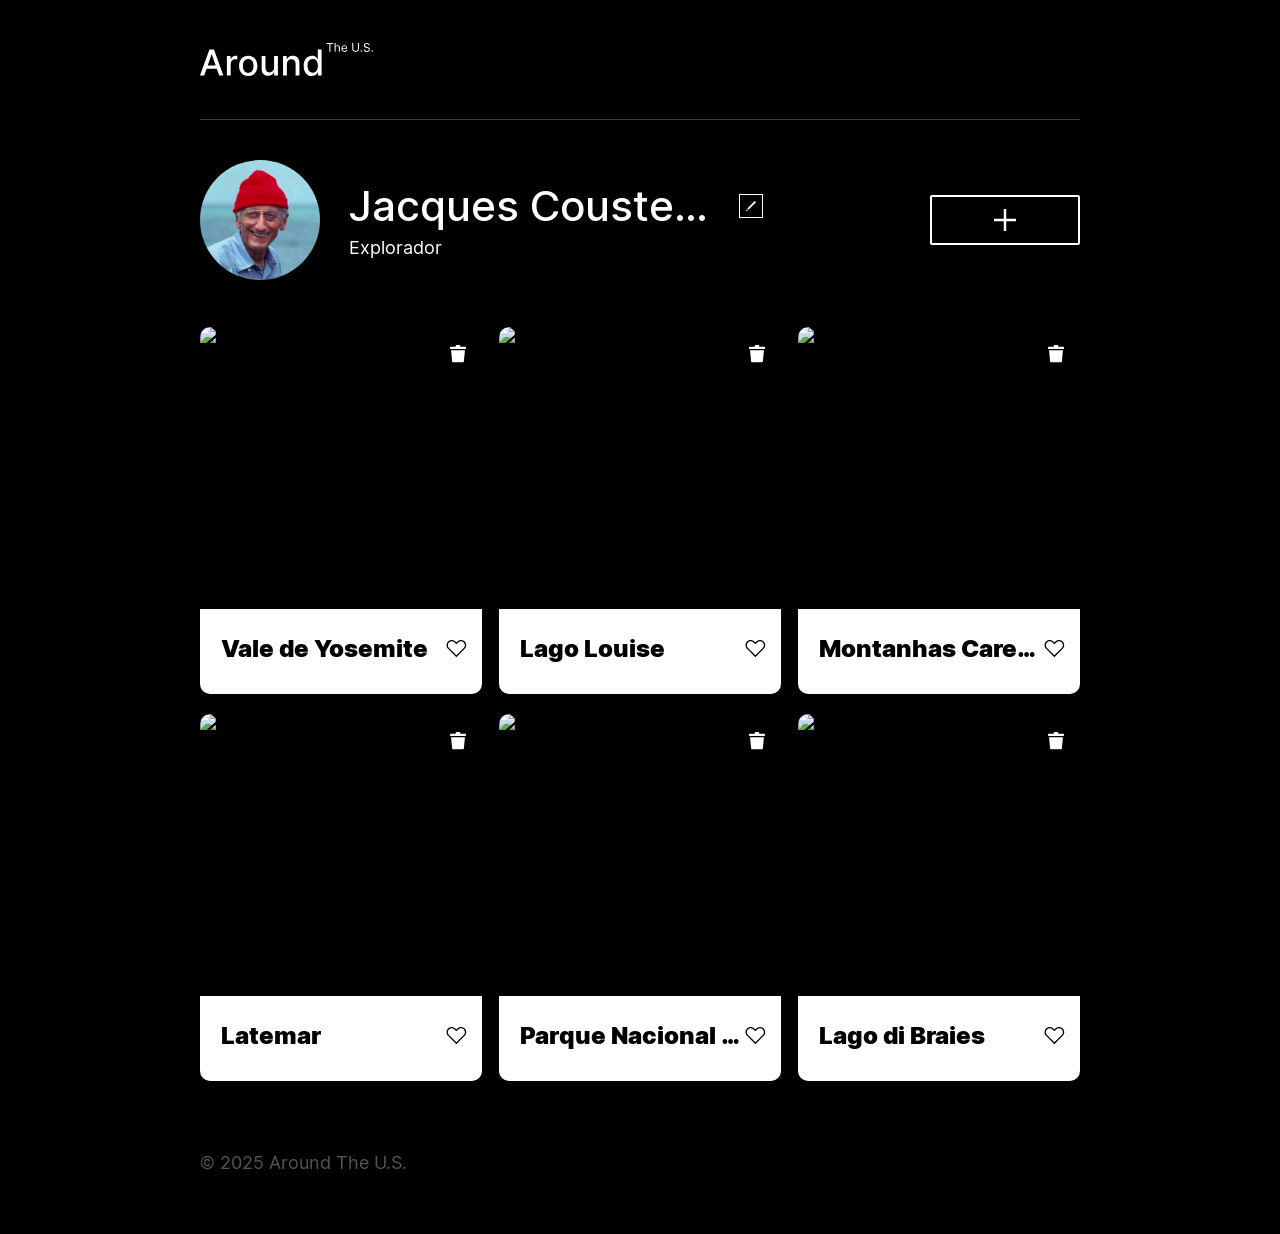
==== index.html @ 0fee1ccf "Initial commit" ====
<!DOCTYPE html>
<html lang="pt">
  <head>
    <meta charset="UTF-8" />
    <meta content="width=device-width, initial-scale=1.0" name="viewport" />
    <meta content="ie=edge" http-equiv="X-UA-Compatible" />
    <title>Around The U.S.</title>
    <link href="./pages/index.css" rel="stylesheet" />
  </head>
  <body class="page">
    <div class="page__content">
      <header class="header page__section">
        <img
          alt="Logotipo Around The U.S."
          class="logo header__logo"
          src="./images/logo.svg"
        />
      </header>
      <main class="content">
        <section class="profile page__section">
          <img class="profile__image" src="./images/avatar.jpg" alt="Avatar" />
          <div class="profile__info">
            <h1 class="profile__title">Jacques Cousteau</h1>
            <button
              aria-label="Editar perfil"
              class="profile__edit-button"
              type="button"
            ></button>
            <p class="profile__description">Explorador</p>
          </div>
          <button
            aria-label="Adicionar cartão"
            class="profile__add-button"
            type="button"
          ></button>
        </section>
        <section class="cards page__section">
          <ul class="cards__list">
            <li class="card">
              <img
                class="card__image"
                src="https://practicum-content.s3.us-west-1.amazonaws.com/web-code/moved_yosemite.jpg"
                alt="Vale de Yosemite"
              />
              <button
                aria-label="Excluir cartão"
                class="card__delete-button"
                type="button"
              ></button>
              <div class="card__description">
                <h2 class="card__title">Vale de Yosemite</h2>
                <button
                  aria-label="Botão de curtir"
                  class="card__like-button"
                  type="button"
                ></button>
              </div>
            </li>
            <li class="card">
              <img
                class="card__image"
                src="https://practicum-content.s3.us-west-1.amazonaws.com/web-code/moved_lake-louise.jpg"
                alt="Lago Louise"
              />
              <button
                aria-label="Excluir cartão"
                class="card__delete-button"
                type="button"
              ></button>
              <div class="card__description">
                <h2 class="card__title">Lago Louise</h2>
                <button
                  aria-label="Botão de curtir"
                  class="card__like-button"
                  type="button"
                ></button>
              </div>
            </li>
            <li class="card">
              <img
                class="card__image"
                src="https://practicum-content.s3.us-west-1.amazonaws.com/web-code/moved_bald-mountains.jpg"
                alt="Montanhas Carecas"
              />
              <button
                aria-label="Excluir cartão"
                class="card__delete-button"
                type="button"
              ></button>
              <div class="card__description">
                <h2 class="card__title">Montanhas Carecas</h2>
                <button
                  aria-label="Botão de curtir"
                  class="card__like-button"
                  type="button"
                ></button>
              </div>
            </li>
            <li class="card">
              <img
                class="card__image"
                src="https://practicum-content.s3.us-west-1.amazonaws.com/web-code/moved_latemar.jpg"
                alt="Latemar"
              />
              <button
                aria-label="Excluir cartão"
                class="card__delete-button"
                type="button"
              ></button>
              <div class="card__description">
                <h2 class="card__title">Latemar</h2>
                <button
                  aria-label="Botão de curtir"
                  class="card__like-button"
                  type="button"
                ></button>
              </div>
            </li>
            <li class="card">
              <img
                class="card__image"
                src="https://practicum-content.s3.us-west-1.amazonaws.com/web-code/moved_vanoise.jpg"
                alt="Parque Nacional da Vanoise"
              />
              <button
                aria-label="Excluir cartão"
                class="card__delete-button"
                type="button"
              ></button>
              <div class="card__description">
                <h2 class="card__title">Parque Nacional da Vanoise</h2>
                <button
                  aria-label="Botão de curtir"
                  class="card__like-button"
                  type="button"
                ></button>
              </div>
            </li>
            <li class="card">
              <img
                class="card__image"
                src="https://practicum-content.s3.us-west-1.amazonaws.com/web-code/moved_lago.jpg"
                alt="Lago di Braies"
              />
              <button
                aria-label="Excluir cartão"
                class="card__delete-button"
                type="button"
              ></button>
              <div class="card__description">
                <h2 class="card__title">Lago di Braies</h2>
                <button
                  aria-label="Botão de curtir"
                  class="card__like-button"
                  type="button"
                ></button>
              </div>
            </li>
          </ul>
        </section>
      </main>
      <footer class="footer page__section">
        <p class="footer__copyright">© 2025 Around The U.S.</p>
      </footer>
      <div class="popup" id="edit-popup">
        <div class="popup__content">
          <button
            aria-label="Fechar pop-up"
            class="popup__close"
            type="button"
          ></button>
          <h3 class="popup__title">Editar perfil</h3>
          <form class="popup__form" id="edit-profile-form">
            <input
              class="popup__input popup__input_type_name"
              name="name"
              placeholder="Nome"
              type="text"
            />
            <input
              class="popup__input popup__input_type_description"
              name="description"
              placeholder="Sobre mim"
              type="text"
            />
            <button class="button popup__button" type="submit">Salvar</button>
          </form>
        </div>
      </div>
      <div class="popup" id="new-card-popup">
        <div class="popup__content">
          <button
            aria-label="Fechar pop-up"
            class="popup__close"
            type="button"
          ></button>
          <h3 class="popup__title">Novo local</h3>
          <form class="popup__form" id="new-card-form">
            <input
              class="popup__input popup__input_type_card-name"
              name="place-name"
              placeholder="Título"
              required
              type="text"
            />
            <input
              class="popup__input popup__input_type_url"
              name="link"
              placeholder="Link de Imagem"
              required
              type="url"
            />
            <button class="button popup__button" type="submit">Criar</button>
          </form>
        </div>
      </div>
      <div class="popup" id="image-popup">
        <div class="popup__content popup__content_content_image">
          <button
            aria-label="Fechar pop-up"
            class="popup__close"
            type="button"
          ></button>
          <img alt="" class="popup__image" src="#" />
          <p class="popup__caption"></p>
        </div>
      </div>
    </div>
  </body>
</html>
---- pages/index.css ----
@import url("../vendor/normalize.css");
@import url("../vendor/fonts.css");

@import url("../blocks/page.css");
@import url("../blocks/header.css");
@import url("../blocks/content.css");
@import url("../blocks/footer.css");
@import url("../blocks/profile.css");
@import url("../blocks/cards.css");
@import url("../blocks/card.css");
@import url("../blocks/popup.css");
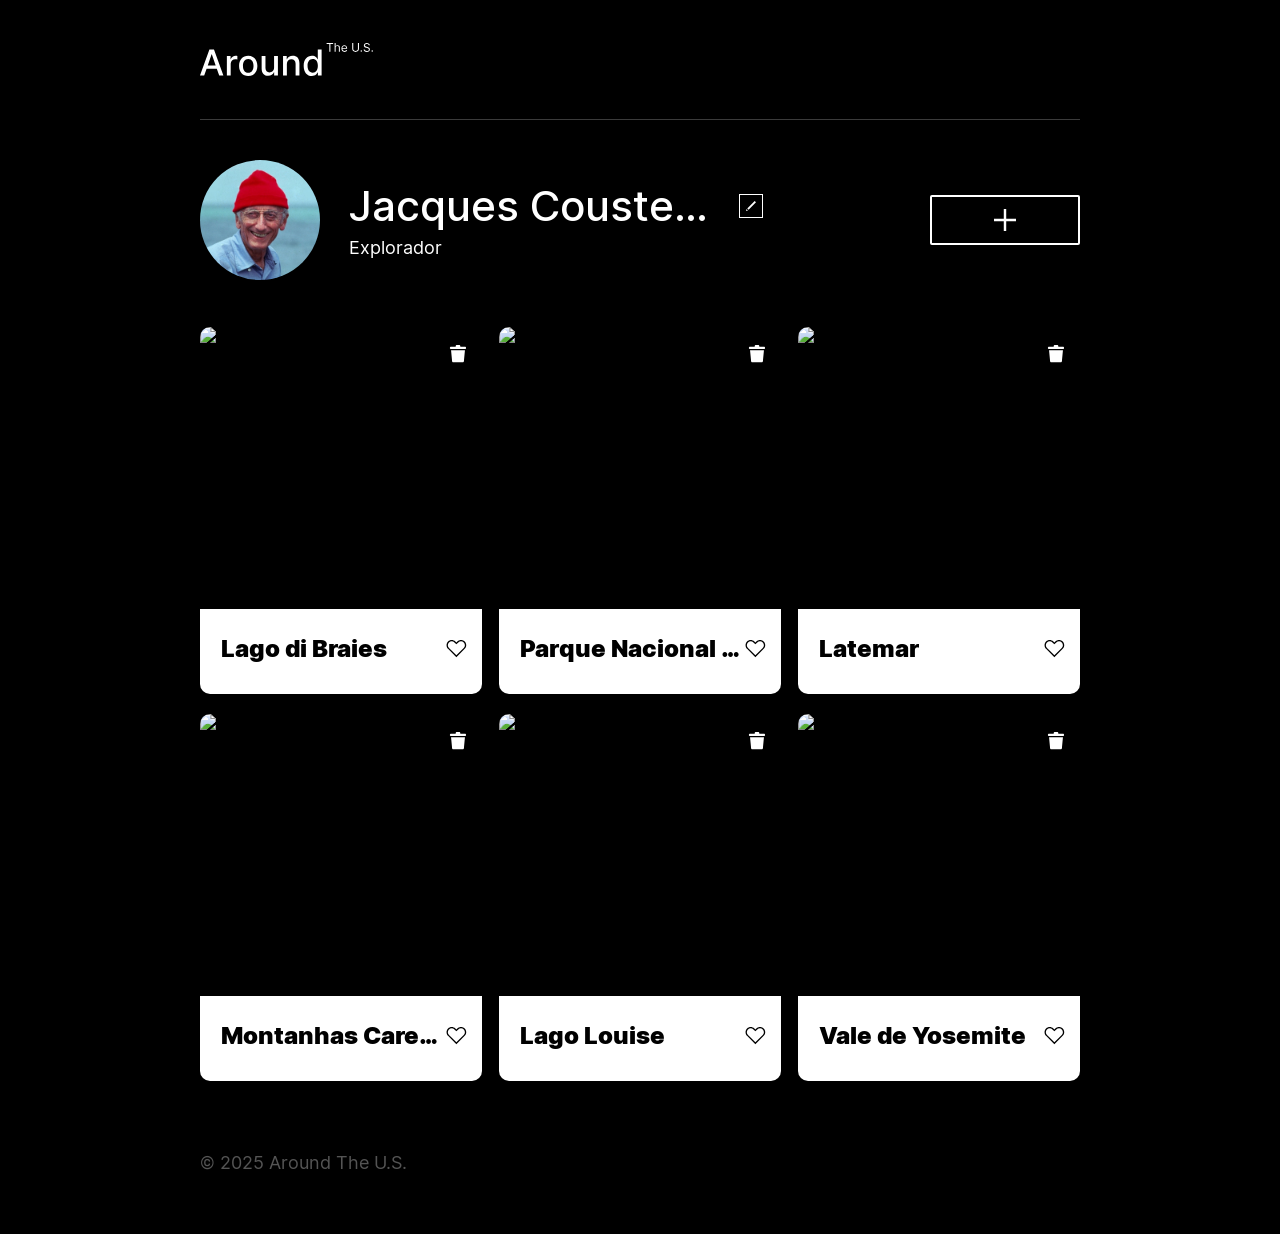
==== commit 1fa1b3d5: "feat: create functions add card, like and delete" ====
--- a/index.html
+++ b/index.html
@@ -1,230 +1,140 @@
-<!DOCTYPE html>
+<!doctype html>
 <html lang="pt">
-  <head>
-    <meta charset="UTF-8" />
-    <meta content="width=device-width, initial-scale=1.0" name="viewport" />
-    <meta content="ie=edge" http-equiv="X-UA-Compatible" />
-    <title>Around The U.S.</title>
-    <link href="./pages/index.css" rel="stylesheet" />
-  </head>
-  <body class="page">
-    <div class="page__content">
-      <header class="header page__section">
-        <img
-          alt="Logotipo Around The U.S."
-          class="logo header__logo"
-          src="./images/logo.svg"
-        />
-      </header>
-      <main class="content">
-        <section class="profile page__section">
-          <img class="profile__image" src="./images/avatar.jpg" alt="Avatar" />
-          <div class="profile__info">
-            <h1 class="profile__title">Jacques Cousteau</h1>
-            <button
-              aria-label="Editar perfil"
-              class="profile__edit-button"
-              type="button"
-            ></button>
-            <p class="profile__description">Explorador</p>
-          </div>
-          <button
-            aria-label="Adicionar cartão"
-            class="profile__add-button"
-            type="button"
-          ></button>
-        </section>
-        <section class="cards page__section">
-          <ul class="cards__list">
-            <li class="card">
-              <img
-                class="card__image"
+
+<head>
+  <meta charset="UTF-8" />
+  <meta content="width=device-width, initial-scale=1.0" name="viewport" />
+  <meta content="ie=edge" http-equiv="X-UA-Compatible" />
+  <title>Around The U.S.</title>
+  <link href="./pages/index.css" rel="stylesheet" />
+</head>
+
+<body class="page">
+  <div class="page__content">
+    <header class="header page__section">
+      <img alt="Logotipo Around The U.S." class="logo header__logo" src="./images/logo.svg" />
+    </header>
+    <main class="content">
+      <section class="profile page__section">
+        <img class="profile__image" src="./images/avatar.jpg" alt="Avatar" />
+        <div class="profile__info">
+          <h1 class="profile__title">Jacques Cousteau</h1>
+          <button aria-label="Editar perfil" class="profile__edit-button" type="button"></button>
+          <p class="profile__description">Explorador</p>
+        </div>
+        <button aria-label="Adicionar cartão" class="profile__add-button" type="button"></button>
+      </section>
+      <section class="cards page__section">
+        <ul class="cards__list">
+          <!-- <li class="card">
+              <img class="card__image"
                 src="https://practicum-content.s3.us-west-1.amazonaws.com/web-code/moved_yosemite.jpg"
-                alt="Vale de Yosemite"
-              />
-              <button
-                aria-label="Excluir cartão"
-                class="card__delete-button"
-                type="button"
-              ></button>
+                alt="Vale de Yosemite" />
+              <button aria-label="Excluir cartão" class="card__delete-button" type="button"></button>
               <div class="card__description">
                 <h2 class="card__title">Vale de Yosemite</h2>
-                <button
-                  aria-label="Botão de curtir"
-                  class="card__like-button"
-                  type="button"
-                ></button>
+                <button aria-label="Botão de curtir" class="card__like-button" type="button"></button>
               </div>
             </li>
             <li class="card">
-              <img
-                class="card__image"
+              <img class="card__image"
                 src="https://practicum-content.s3.us-west-1.amazonaws.com/web-code/moved_lake-louise.jpg"
-                alt="Lago Louise"
-              />
-              <button
-                aria-label="Excluir cartão"
-                class="card__delete-button"
-                type="button"
-              ></button>
+                alt="Lago Louise" />
+              <button aria-label="Excluir cartão" class="card__delete-button" type="button"></button>
               <div class="card__description">
                 <h2 class="card__title">Lago Louise</h2>
-                <button
-                  aria-label="Botão de curtir"
-                  class="card__like-button"
-                  type="button"
-                ></button>
+                <button aria-label="Botão de curtir" class="card__like-button" type="button"></button>
               </div>
             </li>
             <li class="card">
-              <img
-                class="card__image"
+              <img class="card__image"
                 src="https://practicum-content.s3.us-west-1.amazonaws.com/web-code/moved_bald-mountains.jpg"
-                alt="Montanhas Carecas"
-              />
-              <button
-                aria-label="Excluir cartão"
-                class="card__delete-button"
-                type="button"
-              ></button>
+                alt="Montanhas Carecas" />
+              <button aria-label="Excluir cartão" class="card__delete-button" type="button"></button>
               <div class="card__description">
                 <h2 class="card__title">Montanhas Carecas</h2>
-                <button
-                  aria-label="Botão de curtir"
-                  class="card__like-button"
-                  type="button"
-                ></button>
+                <button aria-label="Botão de curtir" class="card__like-button" type="button"></button>
               </div>
             </li>
             <li class="card">
-              <img
-                class="card__image"
-                src="https://practicum-content.s3.us-west-1.amazonaws.com/web-code/moved_latemar.jpg"
-                alt="Latemar"
-              />
-              <button
-                aria-label="Excluir cartão"
-                class="card__delete-button"
-                type="button"
-              ></button>
+              <img class="card__image"
+                src="https://practicum-content.s3.us-west-1.amazonaws.com/web-code/moved_latemar.jpg" alt="Latemar" />
+              <button aria-label="Excluir cartão" class="card__delete-button" type="button"></button>
               <div class="card__description">
                 <h2 class="card__title">Latemar</h2>
-                <button
-                  aria-label="Botão de curtir"
-                  class="card__like-button"
-                  type="button"
-                ></button>
+                <button aria-label="Botão de curtir" class="card__like-button" type="button"></button>
               </div>
             </li>
             <li class="card">
-              <img
-                class="card__image"
+              <img class="card__image"
                 src="https://practicum-content.s3.us-west-1.amazonaws.com/web-code/moved_vanoise.jpg"
-                alt="Parque Nacional da Vanoise"
-              />
-              <button
-                aria-label="Excluir cartão"
-                class="card__delete-button"
-                type="button"
-              ></button>
+                alt="Parque Nacional da Vanoise" />
+              <button aria-label="Excluir cartão" class="card__delete-button" type="button"></button>
               <div class="card__description">
                 <h2 class="card__title">Parque Nacional da Vanoise</h2>
-                <button
-                  aria-label="Botão de curtir"
-                  class="card__like-button"
-                  type="button"
-                ></button>
+                <button aria-label="Botão de curtir" class="card__like-button" type="button"></button>
               </div>
             </li>
-            <li class="card">
-              <img
-                class="card__image"
-                src="https://practicum-content.s3.us-west-1.amazonaws.com/web-code/moved_lago.jpg"
-                alt="Lago di Braies"
-              />
-              <button
-                aria-label="Excluir cartão"
-                class="card__delete-button"
-                type="button"
-              ></button>
-              <div class="card__description">
-                <h2 class="card__title">Lago di Braies</h2>
-                <button
-                  aria-label="Botão de curtir"
-                  class="card__like-button"
-                  type="button"
-                ></button>
-              </div>
-            </li>
-          </ul>
-        </section>
-      </main>
-      <footer class="footer page__section">
-        <p class="footer__copyright">© 2025 Around The U.S.</p>
-      </footer>
-      <div class="popup" id="edit-popup">
-        <div class="popup__content">
-          <button
-            aria-label="Fechar pop-up"
-            class="popup__close"
-            type="button"
-          ></button>
-          <h3 class="popup__title">Editar perfil</h3>
-          <form class="popup__form" id="edit-profile-form">
-            <input
-              class="popup__input popup__input_type_name"
-              name="name"
-              placeholder="Nome"
-              type="text"
-            />
-            <input
-              class="popup__input popup__input_type_description"
-              name="description"
-              placeholder="Sobre mim"
-              type="text"
-            />
-            <button class="button popup__button" type="submit">Salvar</button>
-          </form>
-        </div>
-      </div>
-      <div class="popup" id="new-card-popup">
-        <div class="popup__content">
-          <button
-            aria-label="Fechar pop-up"
-            class="popup__close"
-            type="button"
-          ></button>
-          <h3 class="popup__title">Novo local</h3>
-          <form class="popup__form" id="new-card-form">
-            <input
-              class="popup__input popup__input_type_card-name"
-              name="place-name"
-              placeholder="Título"
-              required
-              type="text"
-            />
-            <input
-              class="popup__input popup__input_type_url"
-              name="link"
-              placeholder="Link de Imagem"
-              required
-              type="url"
-            />
-            <button class="button popup__button" type="submit">Criar</button>
-          </form>
-        </div>
-      </div>
-      <div class="popup" id="image-popup">
-        <div class="popup__content popup__content_content_image">
-          <button
-            aria-label="Fechar pop-up"
-            class="popup__close"
-            type="button"
-          ></button>
-          <img alt="" class="popup__image" src="#" />
-          <p class="popup__caption"></p>
-        </div>
+          <li class="card">
+            <img class="card__image" src="https://practicum-content.s3.us-west-1.amazonaws.com/web-code/moved_lago.jpg"
+              alt="Lago di Braies" />
+            <button aria-label="Excluir cartão" class="card__delete-button" type="button"></button>
+            <div class="card__description">
+              <h2 class="card__title">Lago di Braies</h2>
+              <button aria-label="Botão de curtir" class="card__like-button" type="button"></button>
+            </div>
+          </li> -->
+        </ul>
+      </section>
+    </main>
+    <footer class="footer page__section">
+      <p class="footer__copyright">© 2025 Around The U.S.</p>
+    </footer>
+    <div class="popup" id="edit-popup">
+      <div class="popup__content">
+        <button aria-label="Fechar pop-up" class="popup__close" type="button"></button>
+        <h3 class="popup__title">Editar perfil</h3>
+        <form class="popup__form" id="edit-profile-form">
+          <input class="popup__input popup__input_type_name" name="name" placeholder="Nome" type="text" />
+          <input class="popup__input popup__input_type_description" name="description" placeholder="Sobre mim"
+            type="text" />
+          <button class="button popup__button" type="submit">Salvar</button>
+        </form>
       </div>
     </div>
-  </body>
-</html>
+    <div class="popup" id="new-card-popup">
+      <div class="popup__content">
+        <button aria-label="Fechar pop-up" class="popup__close" id="close-card" type="button"></button>
+        <h3 class="popup__title">Novo local</h3>
+        <form class="popup__form" id="new-card-form">
+          <input class="popup__input popup__input_type_card-name" name="place-name" placeholder="Título" required
+            type="text" />
+          <input class="popup__input popup__input_type_url" name="link" placeholder="Link de Imagem" required
+            type="url" />
+          <button class="button popup__button" type="submit">Criar</button>
+        </form>
+      </div>
+    </div>
+    <div class="popup" id="image-popup">
+      <div class="popup__content popup__content_content_image">
+        <button aria-label="Fechar pop-up" class="popup__close" type="button"></button>
+        <img alt="" class="popup__image" src="#" />
+        <p class="popup__caption"></p>
+      </div>
+    </div>
+  </div>
+  <template id="card-template">
+    <li class="card">
+      <img class="card__image" src="https://practicum-content.s3.us-west-1.amazonaws.com/web-code/moved_lago.jpg"
+        alt="Lago di Braies" />
+      <button aria-label="Excluir cartão" class="card__delete-button" type="button"></button>
+      <div class="card__description">
+        <h2 class="card__title">Lago di Braies</h2>
+        <button aria-label="Botão de curtir" class="card__like-button" type="button"></button>
+      </div>
+    </li>
+  </template>
+  <script src="scripts/index.js"></script>
+</body>
+
+</html>
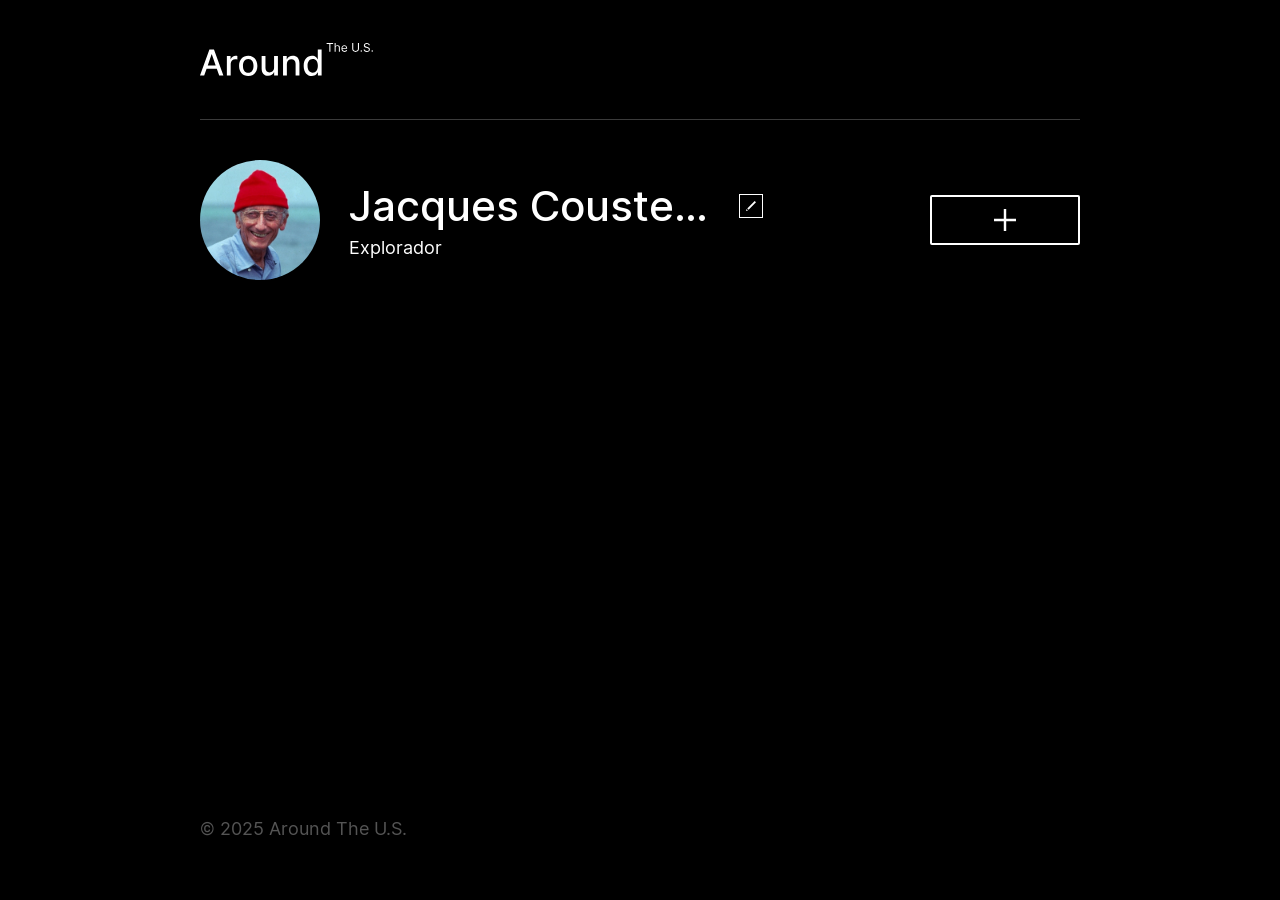
==== commit d5ec5cda: "feat: create FormValidator.js and utils.js in scripts.js" ====
--- a/index.html
+++ b/index.html
@@ -1,140 +1,149 @@
 <!doctype html>
 <html lang="pt">
+  <head>
+    <meta charset="UTF-8" />
+    <meta content="width=device-width, initial-scale=1.0" name="viewport" />
+    <meta content="ie=edge" http-equiv="X-UA-Compatible" />
+    <title>Around The U.S.</title>
+    <link href="./pages/index.css" rel="stylesheet" />
+  </head>
 
-<head>
-  <meta charset="UTF-8" />
-  <meta content="width=device-width, initial-scale=1.0" name="viewport" />
-  <meta content="ie=edge" http-equiv="X-UA-Compatible" />
-  <title>Around The U.S.</title>
-  <link href="./pages/index.css" rel="stylesheet" />
-</head>
-
-<body class="page">
-  <div class="page__content">
-    <header class="header page__section">
-      <img alt="Logotipo Around The U.S." class="logo header__logo" src="./images/logo.svg" />
-    </header>
-    <main class="content">
-      <section class="profile page__section">
-        <img class="profile__image" src="./images/avatar.jpg" alt="Avatar" />
-        <div class="profile__info">
-          <h1 class="profile__title">Jacques Cousteau</h1>
-          <button aria-label="Editar perfil" class="profile__edit-button" type="button"></button>
-          <p class="profile__description">Explorador</p>
+  <body class="page">
+    <div class="page__content">
+      <header class="header page__section">
+        <img
+          alt="Logotipo Around The U.S."
+          class="logo header__logo"
+          src="./images/logo.svg"
+        />
+      </header>
+      <main class="content">
+        <section class="profile page__section">
+          <img class="profile__image" src="./images/avatar.jpg" alt="Avatar" />
+          <div class="profile__info">
+            <h1 class="profile__title">Jacques Cousteau</h1>
+            <button
+              aria-label="Editar perfil"
+              class="profile__edit-button"
+              type="button"
+            ></button>
+            <p class="profile__description">Explorador</p>
+          </div>
+          <button
+            aria-label="Adicionar cartão"
+            class="profile__add-button"
+            type="button"
+          ></button>
+        </section>
+        <section class="cards page__section">
+          <ul class="cards__list"></ul>
+        </section>
+      </main>
+      <footer class="footer page__section">
+        <p class="footer__copyright">© 2025 Around The U.S.</p>
+      </footer>
+      <div class="popup" id="edit-popup">
+        <div class="popup__content">
+          <button
+            aria-label="Fechar pop-up"
+            class="popup__close"
+            type="button"
+          ></button>
+          <h3 class="popup__title">Editar perfil</h3>
+          <form class="popup__form" id="edit-profile-form">
+            <input
+              class="popup__input popup__input_type_name"
+              name="name"
+              placeholder="Nome"
+              type="text"
+              required
+              minlength="2"
+              maxlength="40"
+              id="name"
+            />
+            <span class="name-input-error popup__input-error"></span>
+            <input
+              class="popup__input popup__input_type_description"
+              name="description"
+              placeholder="Sobre mim"
+              type="text"
+              required
+              minlength="2"
+              maxlength="200"
+              id="description"
+            />
+            <span class="description-input-error popup__input-error"></span>
+            <button class="button popup__button" type="submit">Salvar</button>
+          </form>
         </div>
-        <button aria-label="Adicionar cartão" class="profile__add-button" type="button"></button>
-      </section>
-      <section class="cards page__section">
-        <ul class="cards__list">
-          <!-- <li class="card">
-              <img class="card__image"
-                src="https://practicum-content.s3.us-west-1.amazonaws.com/web-code/moved_yosemite.jpg"
-                alt="Vale de Yosemite" />
-              <button aria-label="Excluir cartão" class="card__delete-button" type="button"></button>
-              <div class="card__description">
-                <h2 class="card__title">Vale de Yosemite</h2>
-                <button aria-label="Botão de curtir" class="card__like-button" type="button"></button>
-              </div>
-            </li>
-            <li class="card">
-              <img class="card__image"
-                src="https://practicum-content.s3.us-west-1.amazonaws.com/web-code/moved_lake-louise.jpg"
-                alt="Lago Louise" />
-              <button aria-label="Excluir cartão" class="card__delete-button" type="button"></button>
-              <div class="card__description">
-                <h2 class="card__title">Lago Louise</h2>
-                <button aria-label="Botão de curtir" class="card__like-button" type="button"></button>
-              </div>
-            </li>
-            <li class="card">
-              <img class="card__image"
-                src="https://practicum-content.s3.us-west-1.amazonaws.com/web-code/moved_bald-mountains.jpg"
-                alt="Montanhas Carecas" />
-              <button aria-label="Excluir cartão" class="card__delete-button" type="button"></button>
-              <div class="card__description">
-                <h2 class="card__title">Montanhas Carecas</h2>
-                <button aria-label="Botão de curtir" class="card__like-button" type="button"></button>
-              </div>
-            </li>
-            <li class="card">
-              <img class="card__image"
-                src="https://practicum-content.s3.us-west-1.amazonaws.com/web-code/moved_latemar.jpg" alt="Latemar" />
-              <button aria-label="Excluir cartão" class="card__delete-button" type="button"></button>
-              <div class="card__description">
-                <h2 class="card__title">Latemar</h2>
-                <button aria-label="Botão de curtir" class="card__like-button" type="button"></button>
-              </div>
-            </li>
-            <li class="card">
-              <img class="card__image"
-                src="https://practicum-content.s3.us-west-1.amazonaws.com/web-code/moved_vanoise.jpg"
-                alt="Parque Nacional da Vanoise" />
-              <button aria-label="Excluir cartão" class="card__delete-button" type="button"></button>
-              <div class="card__description">
-                <h2 class="card__title">Parque Nacional da Vanoise</h2>
-                <button aria-label="Botão de curtir" class="card__like-button" type="button"></button>
-              </div>
-            </li>
-          <li class="card">
-            <img class="card__image" src="https://practicum-content.s3.us-west-1.amazonaws.com/web-code/moved_lago.jpg"
-              alt="Lago di Braies" />
-            <button aria-label="Excluir cartão" class="card__delete-button" type="button"></button>
-            <div class="card__description">
-              <h2 class="card__title">Lago di Braies</h2>
-              <button aria-label="Botão de curtir" class="card__like-button" type="button"></button>
-            </div>
-          </li> -->
-        </ul>
-      </section>
-    </main>
-    <footer class="footer page__section">
-      <p class="footer__copyright">© 2025 Around The U.S.</p>
-    </footer>
-    <div class="popup" id="edit-popup">
-      <div class="popup__content">
-        <button aria-label="Fechar pop-up" class="popup__close" type="button"></button>
-        <h3 class="popup__title">Editar perfil</h3>
-        <form class="popup__form" id="edit-profile-form">
-          <input class="popup__input popup__input_type_name" name="name" placeholder="Nome" type="text" />
-          <input class="popup__input popup__input_type_description" name="description" placeholder="Sobre mim"
-            type="text" />
-          <button class="button popup__button" type="submit">Salvar</button>
-        </form>
+      </div>
+      <div class="popup" id="new-card-popup">
+        <div class="popup__content">
+          <button
+            aria-label="Fechar pop-up"
+            class="popup__close"
+            id="close-card"
+            type="button"
+          ></button>
+          <h3 class="popup__title">Novo local</h3>
+          <form class="popup__form" id="new-card-form">
+            <input
+              class="popup__input popup__input_type_card-name"
+              name="place-name"
+              placeholder="Título"
+              required
+              minlength="2"
+              maxlength="30"
+              type="text"
+            />
+            <span class="title-input-error popup__input-error"></span>
+            <input
+              class="popup__input popup__input_type_url"
+              name="link"
+              placeholder="Link de Imagem"
+              required
+              type="url"
+            />
+            <span class="link-input-error popup__input-error"></span>
+            <button class="button popup__button" type="submit">Criar</button>
+          </form>
+        </div>
+      </div>
+      <div class="popup" id="image-popup">
+        <div class="popup__content popup__content_content_image">
+          <button
+            aria-label="Fechar pop-up"
+            class="popup__close"
+            id="close-button"
+            type="button"
+          ></button>
+          <img alt="" class="popup__image" src="#" />
+          <p class="popup__caption"></p>
+        </div>
       </div>
     </div>
-    <div class="popup" id="new-card-popup">
-      <div class="popup__content">
-        <button aria-label="Fechar pop-up" class="popup__close" id="close-card" type="button"></button>
-        <h3 class="popup__title">Novo local</h3>
-        <form class="popup__form" id="new-card-form">
-          <input class="popup__input popup__input_type_card-name" name="place-name" placeholder="Título" required
-            type="text" />
-          <input class="popup__input popup__input_type_url" name="link" placeholder="Link de Imagem" required
-            type="url" />
-          <button class="button popup__button" type="submit">Criar</button>
-        </form>
-      </div>
-    </div>
-    <div class="popup" id="image-popup">
-      <div class="popup__content popup__content_content_image">
-        <button aria-label="Fechar pop-up" class="popup__close" type="button"></button>
-        <img alt="" class="popup__image" src="#" />
-        <p class="popup__caption"></p>
-      </div>
-    </div>
-  </div>
-  <template id="card-template">
-    <li class="card">
-      <img class="card__image" src="https://practicum-content.s3.us-west-1.amazonaws.com/web-code/moved_lago.jpg"
-        alt="Lago di Braies" />
-      <button aria-label="Excluir cartão" class="card__delete-button" type="button"></button>
-      <div class="card__description">
-        <h2 class="card__title">Lago di Braies</h2>
-        <button aria-label="Botão de curtir" class="card__like-button" type="button"></button>
-      </div>
-    </li>
-  </template>
-  <script src="scripts/index.js"></script>
-</body>
-
-</html>+    <template id="card-template">
+      <li class="card">
+        <img
+          class="card__image"
+          src="https://practicum-content.s3.us-west-1.amazonaws.com/web-code/moved_lago.jpg"
+          alt="Lago di Braies"
+        />
+        <button
+          aria-label="Excluir cartão"
+          class="card__delete-button"
+          type="button"
+        ></button>
+        <div class="card__description">
+          <h2 class="card__title">Lago di Braies</h2>
+          <button
+            aria-label="Botão de curtir"
+            class="card__like-button"
+            type="button"
+          ></button>
+        </div>
+      </li>
+    </template>
+    <script src="scripts/index.js" type="module"></script>
+  </body>
+</html>
